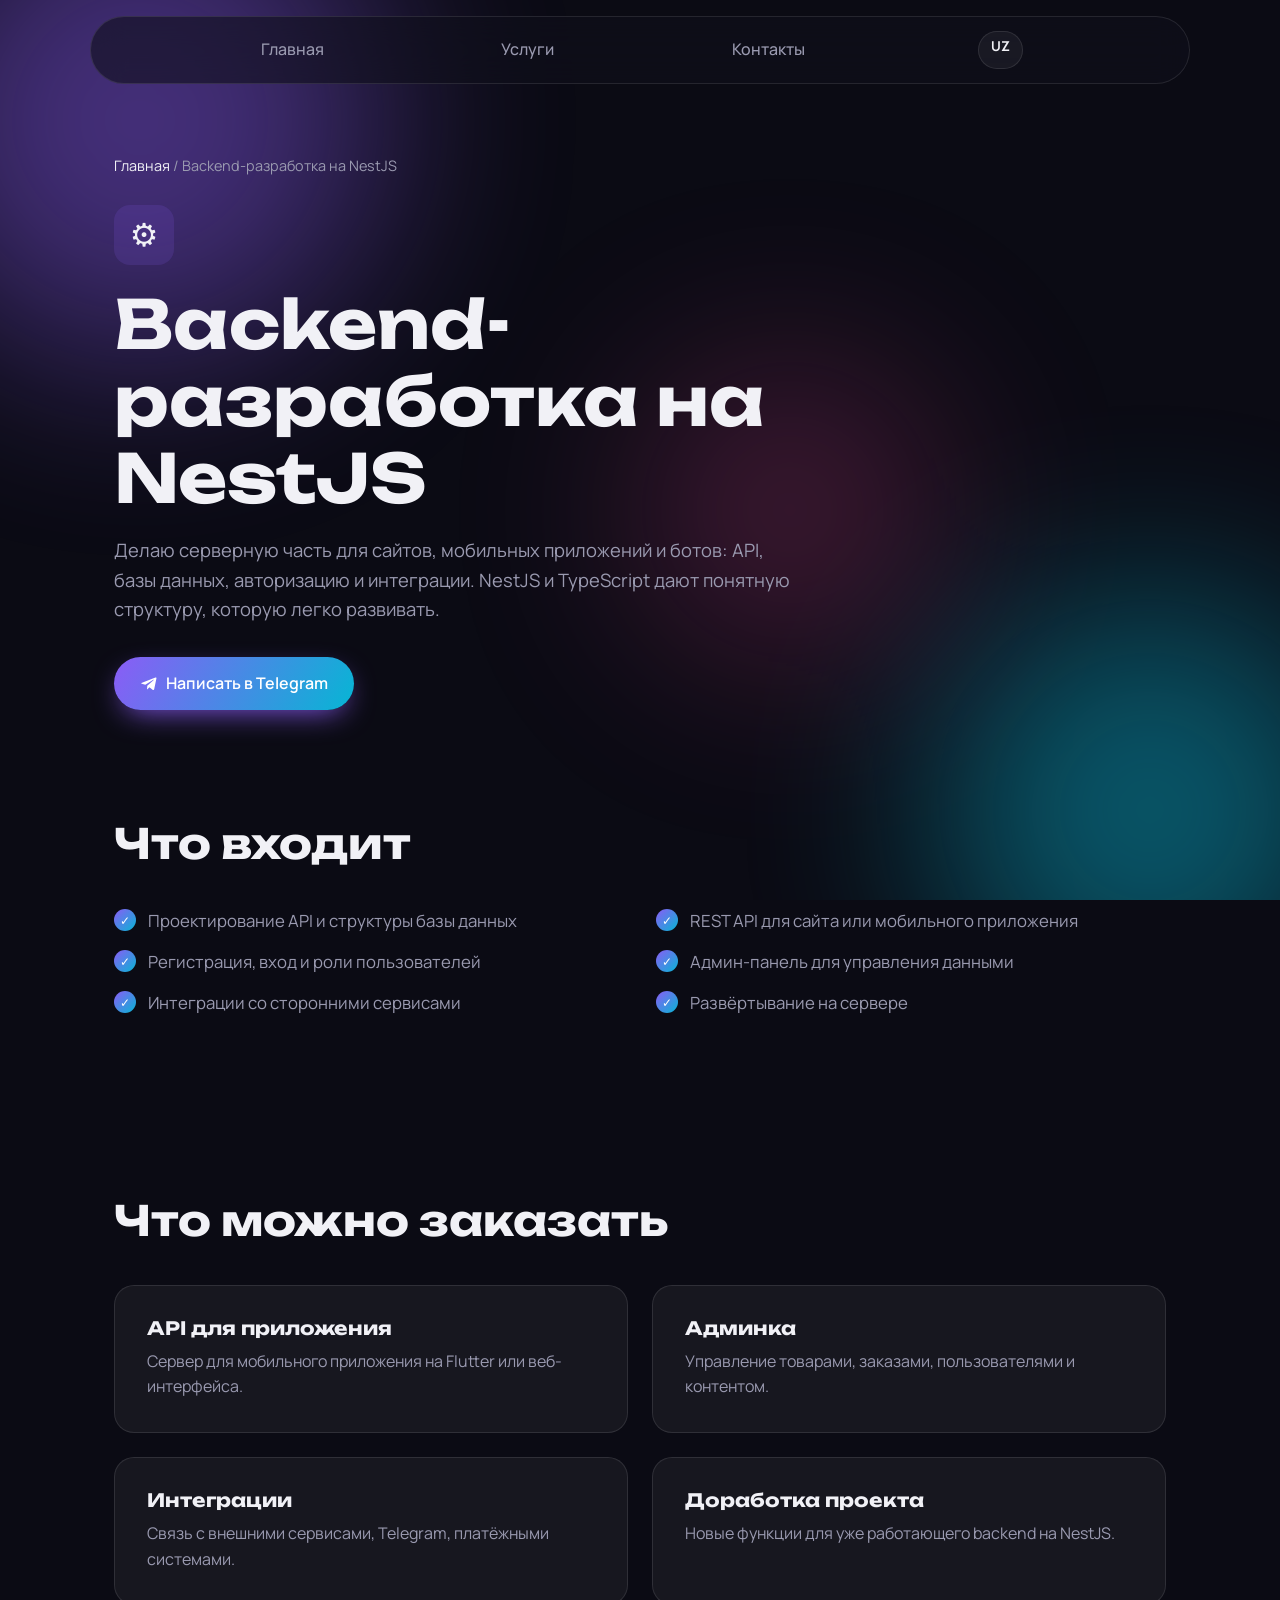
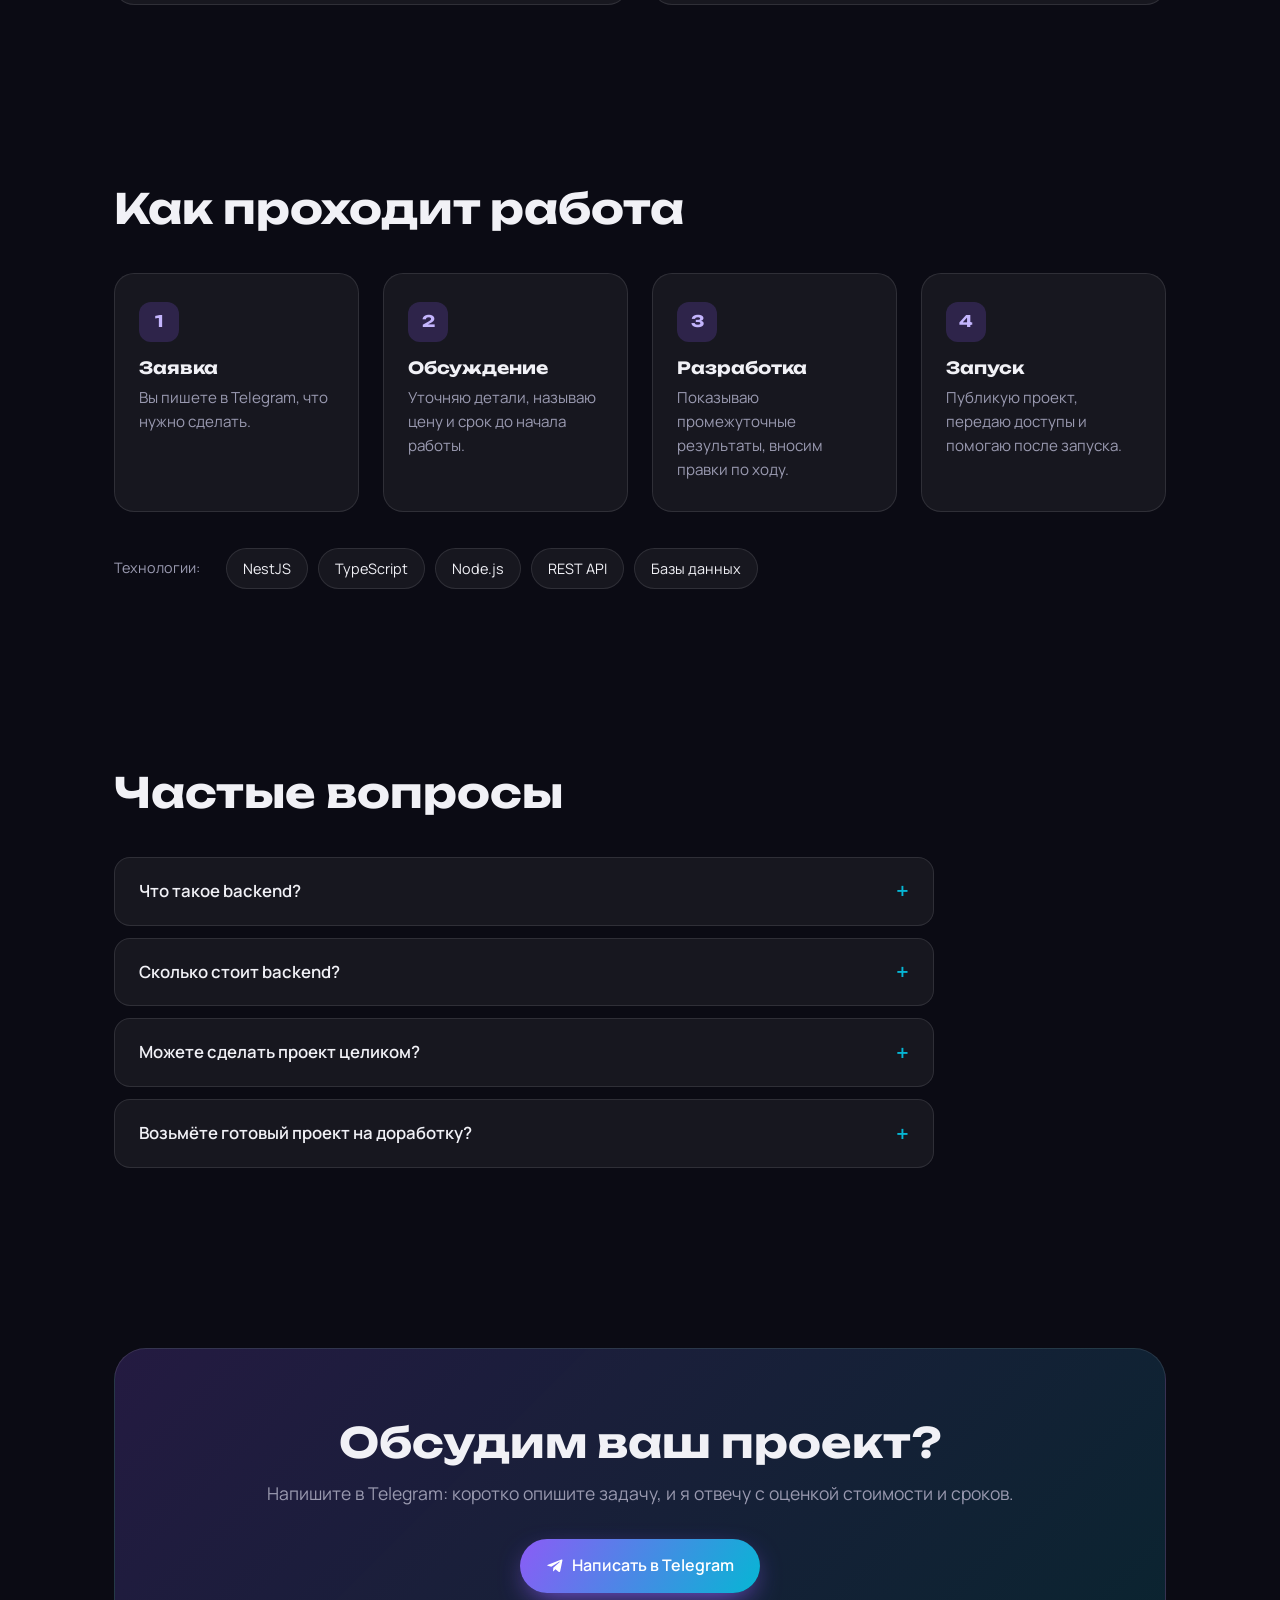
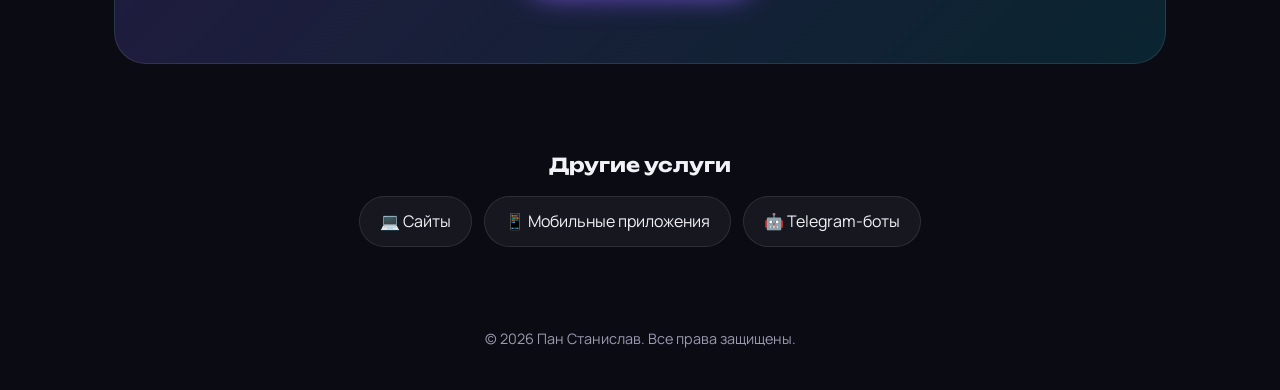
==== backend-nestjs/index.html @ 33d3475c "Страницы услуг, узбекская версия, название сайта «IT на заказ» Co-Authored-By: Claude Opus 5.5 <nore" ====
<!doctype html>
<html lang="ru">
<head>
  <meta charset="utf-8">
  <meta name="viewport" content="width=device-width, initial-scale=1">
  <title>Backend-разработка на NestJS — API, базы данных, админ-панели | IT на заказ</title>
  <meta name="description" content="Backend-разработка на NestJS в Ташкенте: REST API, базы данных, авторизация, админ-панели и интеграции для сайтов, мобильных приложений и Telegram-ботов.">
  <meta name="theme-color" content="#0b0b14">
  <link rel="canonical" href="https://dark0magic.github.io/backend-nestjs/">
  <link rel="alternate" hreflang="ru" href="https://dark0magic.github.io/backend-nestjs/">
  <link rel="alternate" hreflang="uz" href="https://dark0magic.github.io/uz/backend/">
  <link rel="alternate" hreflang="x-default" href="https://dark0magic.github.io/backend-nestjs/">
  <meta property="og:type" content="website">
  <meta property="og:url" content="https://dark0magic.github.io/backend-nestjs/">
  <meta property="og:title" content="Backend-разработка на NestJS — API, базы данных, админ-панели | IT на заказ">
  <meta property="og:description" content="Backend-разработка на NestJS в Ташкенте: REST API, базы данных, авторизация, админ-панели и интеграции для сайтов, мобильных приложений и Telegram-ботов.">
  <meta property="og:locale" content="ru_RU">
  <meta property="og:site_name" content="IT на заказ">
  <meta name="application-name" content="IT на заказ">
  <link rel="icon" href="/favicon.svg" type="image/svg+xml">
  <link rel="icon" href="/favicon-192.png" type="image/png" sizes="192x192">
  <link rel="apple-touch-icon" href="/apple-touch-icon.png">
  <script>document.documentElement.classList.add('js')</script>
  <link rel="preconnect" href="https://fonts.googleapis.com">
  <link rel="preconnect" href="https://fonts.gstatic.com" crossorigin>
  <link href="https://fonts.googleapis.com/css2?family=Manrope:wght@400;500;600;800&family=Unbounded:wght@500;700&display=swap" rel="stylesheet">
  <link rel="stylesheet" href="/style.css">
  <script type="application/ld+json">{"@context":"https://schema.org","@type":"Service","name":"Backend-разработка на NestJS","description":"Backend-разработка на NestJS в Ташкенте: REST API, базы данных, авторизация, админ-панели и интеграции для сайтов, мобильных приложений и Telegram-ботов.","url":"https://dark0magic.github.io/backend-nestjs/","areaServed":"Ташкент, Узбекистан","provider":{"@type":"Person","name":"Пан Станислав","url":"https://dark0magic.github.io/"}}</script>
  <script type="application/ld+json">{"@context":"https://schema.org","@type":"BreadcrumbList","itemListElement":[{"@type":"ListItem","position":1,"name":"Главная","item":"https://dark0magic.github.io/"},{"@type":"ListItem","position":2,"name":"Backend-разработка на NestJS","item":"https://dark0magic.github.io/backend-nestjs/"}]}</script>
</head>
<body>
  <div class="bg-blobs" aria-hidden="true">
    <span class="blob b1"></span><span class="blob b2"></span><span class="blob b3"></span>
  </div>

  <header class="nav">
    <nav class="nav-links">
      <a href="/">Главная</a>
      <a href="/#services">Услуги</a>
      <a href="#contact">Контакты</a>
      <a href="/uz/backend/" class="lang" hreflang="uz" title="Oʻzbekcha">UZ</a>
    </nav>
  </header>

  <main>
    <section class="page-hero reveal">
      <nav class="crumbs" aria-label="breadcrumbs"><a href="/">Главная</a> / <span>Backend-разработка на NestJS</span></nav>
      <div class="icon">⚙️</div>
      <h1>Backend-разработка на NestJS</h1>
      <p class="lead">Делаю серверную часть для сайтов, мобильных приложений и ботов: API, базы данных, авторизацию и интеграции. NestJS и TypeScript дают понятную структуру, которую легко развивать.</p>
      <div class="hero-actions">
        <a href="https://t.me/maestro_of_death" class="btn btn-primary btn-tg" target="_blank" rel="noopener"><svg viewBox="0 0 24 24" width="18" height="18" aria-hidden="true"><path fill="currentColor" d="M21.94 4.3 18.9 19.1c-.23 1.03-.83 1.28-1.69.8l-4.66-3.44-2.25 2.17c-.25.25-.46.46-.94.46l.33-4.74 8.63-7.8c.38-.33-.08-.52-.58-.19L7.07 13.08 2.48 11.65c-1-.31-1.02-1 .21-1.48L20.6 3.26c.83-.31 1.56.19 1.34 1.04z"/></svg>Написать в Telegram</a>
      </div>
    </section>

    <section class="section">
      <h2 class="reveal">Что входит</h2>
      <ul class="checks reveal">
        <li>Проектирование API и структуры базы данных</li>
        <li>REST API для сайта или мобильного приложения</li>
        <li>Регистрация, вход и роли пользователей</li>
        <li>Админ-панель для управления данными</li>
        <li>Интеграции со сторонними сервисами</li>
        <li>Развёртывание на сервере</li>
      </ul>
    </section>

    <section class="section">
      <h2 class="reveal">Что можно заказать</h2>
      <div class="grid grid-2">
        <article class="card reveal"><h3>API для приложения</h3><p>Сервер для мобильного приложения на Flutter или веб-интерфейса.</p></article>
        <article class="card reveal"><h3>Админка</h3><p>Управление товарами, заказами, пользователями и контентом.</p></article>
        <article class="card reveal"><h3>Интеграции</h3><p>Связь с внешними сервисами, Telegram, платёжными системами.</p></article>
        <article class="card reveal"><h3>Доработка проекта</h3><p>Новые функции для уже работающего backend на NestJS.</p></article>
      </div>
    </section>

    <section class="section">
      <h2 class="reveal">Как проходит работа</h2>
      <ol class="steps">
        <li class="reveal"><h3>Заявка</h3><p>Вы пишете в Telegram, что нужно сделать.</p></li>
        <li class="reveal"><h3>Обсуждение</h3><p>Уточняю детали, называю цену и срок до начала работы.</p></li>
        <li class="reveal"><h3>Разработка</h3><p>Показываю промежуточные результаты, вносим правки по ходу.</p></li>
        <li class="reveal"><h3>Запуск</h3><p>Публикую проект, передаю доступы и помогаю после запуска.</p></li>
      </ol>
      <div class="tags reveal"><span class="tags-label">Технологии:</span><span>NestJS</span><span>TypeScript</span><span>Node.js</span><span>REST API</span><span>Базы данных</span></div>
    </section>

    <section class="section">
      <h2 class="reveal">Частые вопросы</h2>
      <div class="faq">
        <details class="reveal"><summary>Что такое backend?</summary><p>Это серверная часть: она хранит данные, проверяет пользователей и отдаёт информацию сайту, приложению или боту.</p></details>
        <details class="reveal"><summary>Сколько стоит backend?</summary><p>Зависит от количества функций и интеграций. Опишите задачу, и я назову стоимость и срок до начала работы.</p></details>
        <details class="reveal"><summary>Можете сделать проект целиком?</summary><p>Да: интерфейс сайта или приложение на Flutter плюс backend на NestJS, всё в одних руках.</p></details>
        <details class="reveal"><summary>Возьмёте готовый проект на доработку?</summary><p>Да, если он на NestJS или Node.js: сначала посмотрю код и скажу, что и за какой срок можно сделать.</p></details>
      </div>
    </section>

    <section class="section" id="contact">
      <div class="contact reveal">
        <h2>Обсудим ваш проект?</h2>
        <p>Напишите в Telegram: коротко опишите задачу, и я отвечу с оценкой стоимости и сроков.</p>
        <div class="contact-links">
          <a href="https://t.me/maestro_of_death" class="btn btn-primary btn-tg" target="_blank" rel="noopener"><svg viewBox="0 0 24 24" width="18" height="18" aria-hidden="true"><path fill="currentColor" d="M21.94 4.3 18.9 19.1c-.23 1.03-.83 1.28-1.69.8l-4.66-3.44-2.25 2.17c-.25.25-.46.46-.94.46l.33-4.74 8.63-7.8c.38-.33-.08-.52-.58-.19L7.07 13.08 2.48 11.65c-1-.31-1.02-1 .21-1.48L20.6 3.26c.83-.31 1.56.19 1.34 1.04z"/></svg>Написать в Telegram</a>
        </div>
      </div>
    </section>

    <nav class="other-services reveal" aria-label="Другие услуги">
      <h2>Другие услуги</h2>
      <div><a href="/sayt-na-zakaz/">💻 Сайты</a><a href="/mobilnoe-prilozhenie/">📱 Мобильные приложения</a><a href="/telegram-bot/">🤖 Telegram-боты</a></div>
    </nav>
  </main>

  <footer class="footer">© <span id="year"></span> Пан Станислав. Все права защищены.</footer>

  <script src="/script.js"></script>
</body>
</html>
---- style.css ----
:root {
  --bg: #0b0b14;
  --surface: rgba(255, 255, 255, 0.05);
  --border: rgba(255, 255, 255, 0.1);
  --text: #f1f1f6;
  --muted: #9a9ab0;
  --accent: #8b5cf6;
  --accent-2: #06b6d4;
  --accent-3: #ec4899;
  --radius: 20px;
}

* { margin: 0; padding: 0; box-sizing: border-box; }
html { scroll-behavior: smooth; }

body {
  font-family: "Manrope", system-ui, sans-serif;
  background: var(--bg);
  color: var(--text);
  line-height: 1.6;
  overflow-x: hidden;
}

a { color: inherit; text-decoration: none; }
h1, h2, h3, .logo { font-family: "Unbounded", sans-serif; line-height: 1.15; }

/* Background blobs */
.bg-blobs { position: fixed; inset: 0; z-index: -1; overflow: hidden; }
.blob {
  position: absolute; border-radius: 50%; filter: blur(100px); opacity: .45;
  animation: float 18s ease-in-out infinite alternate;
}
.b1 { width: 480px; height: 480px; background: var(--accent); top: -120px; left: -100px; }
.b2 { width: 420px; height: 420px; background: var(--accent-2); bottom: -120px; right: -80px; animation-delay: -6s; }
.b3 { width: 300px; height: 300px; background: var(--accent-3); top: 40%; left: 50%; opacity: .25; animation-delay: -12s; }
@keyframes float {
  to { transform: translate(60px, 40px) scale(1.15); }
}

/* Nav */
.nav {
  position: sticky; top: 16px; z-index: 10;
  max-width: 1100px; margin: 16px auto 0; padding: 14px 24px;
  display: flex; align-items: center; justify-content: space-between;
  background: rgba(15, 15, 28, 0.6); -webkit-backdrop-filter: blur(16px); backdrop-filter: blur(16px);
  border: 1px solid var(--border); border-radius: 100px;
  width: calc(100% - 32px);
}
.logo { font-size: 1.3rem; font-weight: 700; }
.logo span { color: var(--accent-2); }
.nav-links { display: flex; gap: 28px; }
.nav-links a { color: var(--muted); font-weight: 500; transition: color .2s; }
.nav-links a:hover { color: var(--text); }

main { max-width: 1100px; margin: 0 auto; padding: 0 24px; }

/* Hero */
.hero {
  min-height: 88vh; display: grid; grid-template-columns: 1.3fr 1fr;
  gap: 48px; align-items: center; padding: 60px 0;
}
.badge {
  display: inline-flex; align-items: center; gap: 8px;
  padding: 6px 14px; border-radius: 100px; font-size: .85rem;
  background: var(--surface); border: 1px solid var(--border); color: var(--muted);
  margin-bottom: 24px;
}
.dot { width: 8px; height: 8px; border-radius: 50%; background: #22c55e; box-shadow: 0 0 0 0 #22c55e; animation: pulse 2s infinite; }
@keyframes pulse { 70% { box-shadow: 0 0 0 10px transparent; } 100% { box-shadow: 0 0 0 0 transparent; } }
h1 { font-size: clamp(2.4rem, 6vw, 4.2rem); margin-bottom: 20px; }
.grad {
  background: linear-gradient(120deg, var(--accent), var(--accent-2), var(--accent-3));
  background-size: 200% auto;
  -webkit-background-clip: text; background-clip: text; color: transparent;
  animation: shine 6s linear infinite;
}
@keyframes shine { to { background-position: 200% center; } }
.lead { font-size: 1.15rem; color: var(--muted); max-width: 520px; margin-bottom: 32px; }
.hero-actions { display: flex; gap: 14px; flex-wrap: wrap; }

.btn {
  display: inline-flex; align-items: center; gap: 8px;
  padding: 14px 26px; border-radius: 100px; font-weight: 600;
  transition: transform .2s, box-shadow .2s, background .2s;
}
.btn:hover { transform: translateY(-2px); }
.btn-primary { background: linear-gradient(120deg, var(--accent), var(--accent-2)); color: #fff; box-shadow: 0 10px 30px -10px var(--accent); }
.btn-primary:hover { box-shadow: 0 16px 40px -10px var(--accent); }
.btn-ghost { background: var(--surface); border: 1px solid var(--border); }
.btn-ghost:hover { background: rgba(255,255,255,.1); }

.hero-card {
  background: var(--surface); border: 1px solid var(--border); border-radius: 28px;
  padding: 40px 32px; text-align: center; -webkit-backdrop-filter: blur(20px); backdrop-filter: blur(20px);
  box-shadow: 0 30px 60px -30px rgba(0,0,0,.6);
  transition: transform .2s ease-out;
}
.avatar {
  width: 120px; height: 120px; margin: 0 auto 20px; border-radius: 50%;
  display: grid; place-items: center; font-family: "Unbounded"; font-size: 2rem; font-weight: 700;
  background: linear-gradient(135deg, var(--accent), var(--accent-2));
  box-shadow: 0 0 0 6px rgba(255,255,255,.06), 0 0 60px -10px var(--accent);
}
.hero-card h3 { font-size: 1.3rem; }
.hero-card > p { color: var(--muted); margin-bottom: 28px; }
.stats { display: grid; grid-template-columns: repeat(3, 1fr); gap: 12px; border-top: 1px solid var(--border); padding-top: 24px; }
.stats b { display: block; font-family: "Unbounded"; font-size: 1.15rem; }
.stats span { font-size: .8rem; color: var(--muted); }

/* Sections */
.section { padding: 90px 0; }
.section h2 { font-size: clamp(1.8rem, 4vw, 2.6rem); margin-bottom: 40px; }
.about p { font-size: 1.2rem; color: var(--muted); max-width: 760px; margin-bottom: 28px; }
.tags { display: flex; flex-wrap: wrap; gap: 10px; }
.tags span { padding: 8px 16px; border-radius: 100px; background: var(--surface); border: 1px solid var(--border); font-size: .9rem; }

.grid { display: grid; grid-template-columns: repeat(3, 1fr); gap: 24px; }
.card {
  background: var(--surface); border: 1px solid var(--border); border-radius: var(--radius);
  padding: 32px; transition: transform .3s, border-color .3s;
}
.card:hover { transform: translateY(-6px); border-color: var(--accent); }
.icon { font-size: 2rem; width: 60px; height: 60px; display: grid; place-items: center; border-radius: 16px; background: rgba(139,92,246,.15); margin-bottom: 20px; }
.card h3 { font-size: 1.15rem; margin-bottom: 10px; }
.card p { color: var(--muted); }

.work { border-radius: var(--radius); overflow: hidden; background: var(--surface); border: 1px solid var(--border); transition: transform .3s; }
.work:hover { transform: translateY(-6px); }
.work-img { aspect-ratio: 4/3; transition: transform .5s; }
.work:hover .work-img { transform: scale(1.06); }
.w1 { background: linear-gradient(135deg, #8b5cf6, #ec4899); }
.w2 { background: linear-gradient(135deg, #06b6d4, #3b82f6); }
.w3 { background: linear-gradient(135deg, #f59e0b, #ef4444); }
.work-info { padding: 20px 24px; position: relative; background: var(--bg); }
.work-info h3 { font-size: 1rem; margin-bottom: 4px; }
.work-info p { color: var(--muted); font-size: .9rem; }

.contact {
  text-align: center; padding: 70px 32px; border-radius: 32px;
  background: linear-gradient(135deg, rgba(139,92,246,.2), rgba(6,182,212,.15));
  border: 1px solid var(--border);
}
.contact h2 { margin-bottom: 12px; }
.contact > p { color: var(--muted); margin-bottom: 32px; font-size: 1.1rem; }
.contact-links { display: flex; gap: 14px; justify-content: center; flex-wrap: wrap; }

.footer { text-align: center; padding: 40px 16px; color: var(--muted); font-size: .9rem; }

/* Reveal animation */
.js .reveal { opacity: 0; transform: translateY(30px); transition: opacity .8s ease, transform .8s ease; }
.js .reveal.visible { opacity: 1; transform: none; }

/* Mobile */
@media (max-width: 860px) {
  .hero { grid-template-columns: 1fr; min-height: auto; padding-top: 40px; }
  .grid { grid-template-columns: 1fr; }
  .section { padding: 60px 0; }
  main { padding: 0 16px; }
}

@media (prefers-reduced-motion: reduce) {
  *, *::before, *::after { animation: none !important; transition: none !important; }
  .js .reveal { opacity: 1; transform: none; }
}

/* Быстрый отклик наклона карточки после появления */
.js .hero-card.reveal.visible { transition: opacity .8s ease, transform .2s ease-out; }

/* Иллюстрации в карточках направлений */
.work-img { position: relative; display: grid; place-items: center; overflow: hidden; }
.work-img::before {
  content: ""; position: absolute; inset: 0;
  background-image: radial-gradient(rgba(255,255,255,.18) 1px, transparent 1px);
  background-size: 18px 18px;
}
.work-img svg { position: relative; width: 92%; height: auto; filter: drop-shadow(0 18px 30px rgba(0,0,0,.25)); }
.work-img .float { animation: bob 5s ease-in-out infinite; }
.work-img .float-2 { animation: bob 4s ease-in-out infinite reverse; }
.work-img .led { animation: blink 1.6s ease-in-out infinite; }
.work-img .flow { animation: dash 1.2s linear infinite; }
@keyframes bob { 50% { transform: translateY(-6px); } }
@keyframes blink { 50% { opacity: .25; } }
@keyframes dash { to { stroke-dashoffset: -32; } }

/* Меню на всю ширину шапки (без логотипа) */
.nav-links { flex: 1; justify-content: space-evenly; }
.nav-links a { padding: 6px 4px; position: relative; }
.nav-links a::after {
  content: ""; position: absolute; left: 0; right: 0; bottom: 0; height: 2px; border-radius: 2px;
  background: linear-gradient(90deg, var(--accent), var(--accent-2));
  transform: scaleX(0); transition: transform .25s;
}
.nav-links a:hover::after { transform: scaleX(1); }
@media (max-width: 860px) {
  .nav-links a::after { display: none; }
}

.btn-tg:hover { background: #229ed9; border-color: #229ed9; }

/* ===== Адаптация под планшеты и телефоны ===== */

/* На сенсорных экранах hover «залипает» после тапа — отключаем подъём карточек */
@media (hover: none) {
  .card:hover, .work:hover, .btn:hover { transform: none; }
  .work:hover .work-img { transform: none; }
  .card:hover { border-color: var(--border); }
}

/* Планшеты: карточки в две колонки вместо одной огромной */
@media (max-width: 860px) and (min-width: 561px) {
  .grid { grid-template-columns: repeat(2, 1fr); }
}

@media (max-width: 860px) {
  /* Разделы меню в одну строку, без бургера */
  .nav { padding: 6px 8px; }
  .nav-links { gap: 2px; justify-content: space-between; }
  .nav-links a { padding: 10px 12px; border-radius: 100px; white-space: nowrap; }
  .nav-links a:active { background: rgba(255,255,255,.06); }

  .hero { gap: 32px; padding-bottom: 20px; }
  .hero-card { max-width: 440px; width: 100%; margin: 0 auto; }
  .section h2 { margin-bottom: 28px; }
}

/* Телефоны */
@media (max-width: 560px) {
  .grid { grid-template-columns: 1fr; gap: 16px; }

  .nav-links a { padding: 10px 8px; font-size: .88rem; }

  /* Фоновые пятна поменьше — меньше нагрузка на GPU и не «заливают» экран */
  .b1 { width: 300px; height: 300px; }
  .b2 { width: 280px; height: 280px; }
  .b3 { width: 200px; height: 200px; }
  .blob { filter: blur(70px); }

  .hero { padding-top: 28px; }
  .badge { font-size: .8rem; margin-bottom: 18px; }
  h1 { font-size: clamp(1.9rem, 9vw, 2.4rem); margin-bottom: 16px; }
  .lead { font-size: 1rem; margin-bottom: 26px; }
  .hero-actions { flex-direction: column; }
  .hero-actions .btn { justify-content: center; width: 100%; }

  .hero-card { padding: 32px 20px; border-radius: 24px; }
  .avatar { width: 96px; height: 96px; font-size: 1.6rem; }
  .stats { gap: 8px; }
  .stats b { font-size: .95rem; }
  .stats span { font-size: .75rem; }

  .section { padding: 48px 0; }
  .about p { font-size: 1.05rem; }
  .tags span { padding: 6px 12px; font-size: .85rem; }

  .card { padding: 24px; }
  .icon { width: 52px; height: 52px; font-size: 1.7rem; margin-bottom: 16px; }

  .contact { padding: 44px 20px; border-radius: 24px; }
  .contact > p { font-size: 1rem; }
  .contact-links .btn { width: 100%; justify-content: center; }
}

/* Очень узкие экраны (iPhone SE и т.п.) */
@media (max-width: 360px) {
  main { padding: 0 12px; }
  .nav { width: calc(100% - 24px); padding: 4px; }
  .nav-links a { padding: 10px 5px; font-size: .8rem; }
  .stats b { font-size: .85rem; }
}

/* ===== Страницы услуг и переключатель языка ===== */
.nav-links .lang {
  flex: none; padding: 4px 12px; border-radius: 100px; font-size: .85rem; font-weight: 700;
  color: var(--text); border: 1px solid var(--border); background: var(--surface);
}
.nav-links .lang::after { display: none; }
.nav-links .lang:hover { border-color: var(--accent); }

/* Карточки услуг-ссылки на главной */
.grid.services { grid-template-columns: repeat(4, 1fr); }
a.card { display: flex; flex-direction: column; }
a.card p { flex: 1; }
.card .more { margin-top: 18px; font-weight: 600; color: var(--accent-2); }
@media (max-width: 1060px) and (min-width: 561px) { .grid.services { grid-template-columns: repeat(2, 1fr); } }

.page-hero { padding: 70px 0 20px; max-width: 820px; }
.page-hero .lead { max-width: 680px; }
.crumbs { font-size: .9rem; color: var(--muted); margin-bottom: 28px; }
.crumbs a { color: var(--text); }
.crumbs a:hover { color: var(--accent-2); }

.checks { list-style: none; display: grid; grid-template-columns: repeat(2, 1fr); gap: 14px 32px; }
.checks li { position: relative; padding-left: 34px; color: var(--muted); font-size: 1.05rem; }
.checks li::before {
  content: "✓"; position: absolute; left: 0; top: .1em; width: 22px; height: 22px; border-radius: 50%;
  display: grid; place-items: center; font-size: .75rem; font-weight: 800; color: #fff;
  background: linear-gradient(135deg, var(--accent), var(--accent-2));
}
.grid-2 { grid-template-columns: repeat(2, 1fr); }

.steps { list-style: none; counter-reset: step; display: grid; grid-template-columns: repeat(4, 1fr); gap: 24px; margin-bottom: 36px; }
.steps li { counter-increment: step; padding: 28px 24px; border-radius: var(--radius); background: var(--surface); border: 1px solid var(--border); }
.steps li::before {
  content: counter(step); display: grid; place-items: center; width: 40px; height: 40px; margin-bottom: 16px;
  border-radius: 12px; font-family: "Unbounded"; font-weight: 700; background: rgba(139,92,246,.2); color: #c4b5fd;
}
.steps h3 { font-size: 1.05rem; margin-bottom: 8px; }
.steps p { color: var(--muted); font-size: .95rem; }
.tags-label { background: none !important; border: none !important; padding-left: 0 !important; color: var(--muted); }

.faq { display: grid; gap: 12px; max-width: 820px; }
.faq details { border-radius: 16px; background: var(--surface); border: 1px solid var(--border); padding: 0 24px; }
.faq summary { cursor: pointer; list-style: none; padding: 20px 32px 20px 0; font-weight: 600; font-size: 1.05rem; position: relative; }
.faq summary::-webkit-details-marker { display: none; }
.faq summary::after { content: "+"; position: absolute; right: 0; top: 50%; transform: translateY(-50%); font-size: 1.4rem; color: var(--accent-2); transition: transform .2s; }
.faq details[open] summary::after { transform: translateY(-50%) rotate(45deg); }
.faq details p { color: var(--muted); padding-bottom: 20px; }

.other-services { padding: 0 0 40px; text-align: center; }
.other-services h2 { font-size: 1.2rem; margin-bottom: 20px; }
.other-services div { display: flex; flex-wrap: wrap; gap: 12px; justify-content: center; }
.other-services a { padding: 12px 20px; border-radius: 100px; background: var(--surface); border: 1px solid var(--border); transition: border-color .2s; }
.other-services a:hover { border-color: var(--accent); }

@media (max-width: 860px) {
  .steps { grid-template-columns: repeat(2, 1fr); }
  .page-hero { padding-top: 44px; }
}
@media (max-width: 560px) {
  .grid.services, .grid-2, .checks, .steps { grid-template-columns: 1fr; }
  .nav-links .lang { padding: 6px 9px; font-size: .78rem; }
  .page-hero .hero-actions .btn { width: 100%; justify-content: center; }
  .faq details { padding: 0 18px; }
}
@media (max-width: 400px) {
  .nav-links a { padding: 10px 4px; font-size: .78rem; }
  .nav-links .lang { padding: 5px 7px; }
}
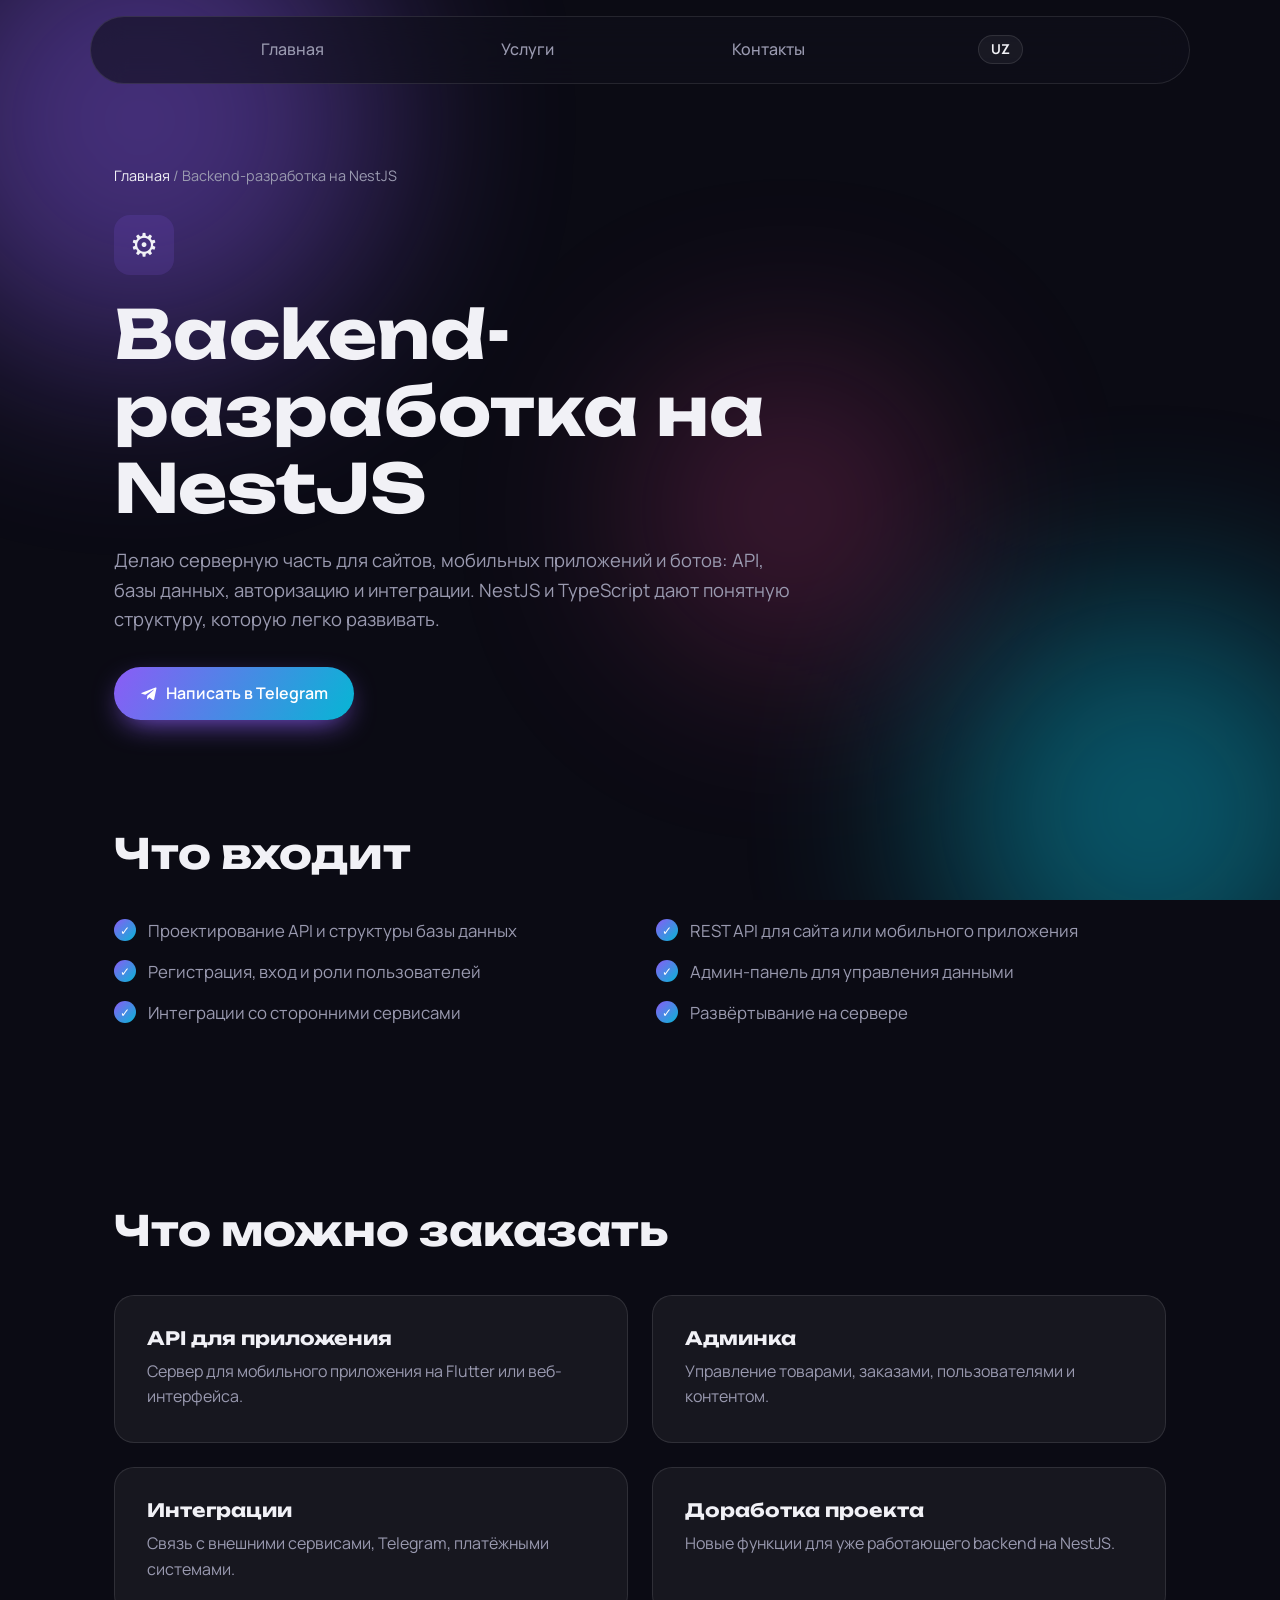
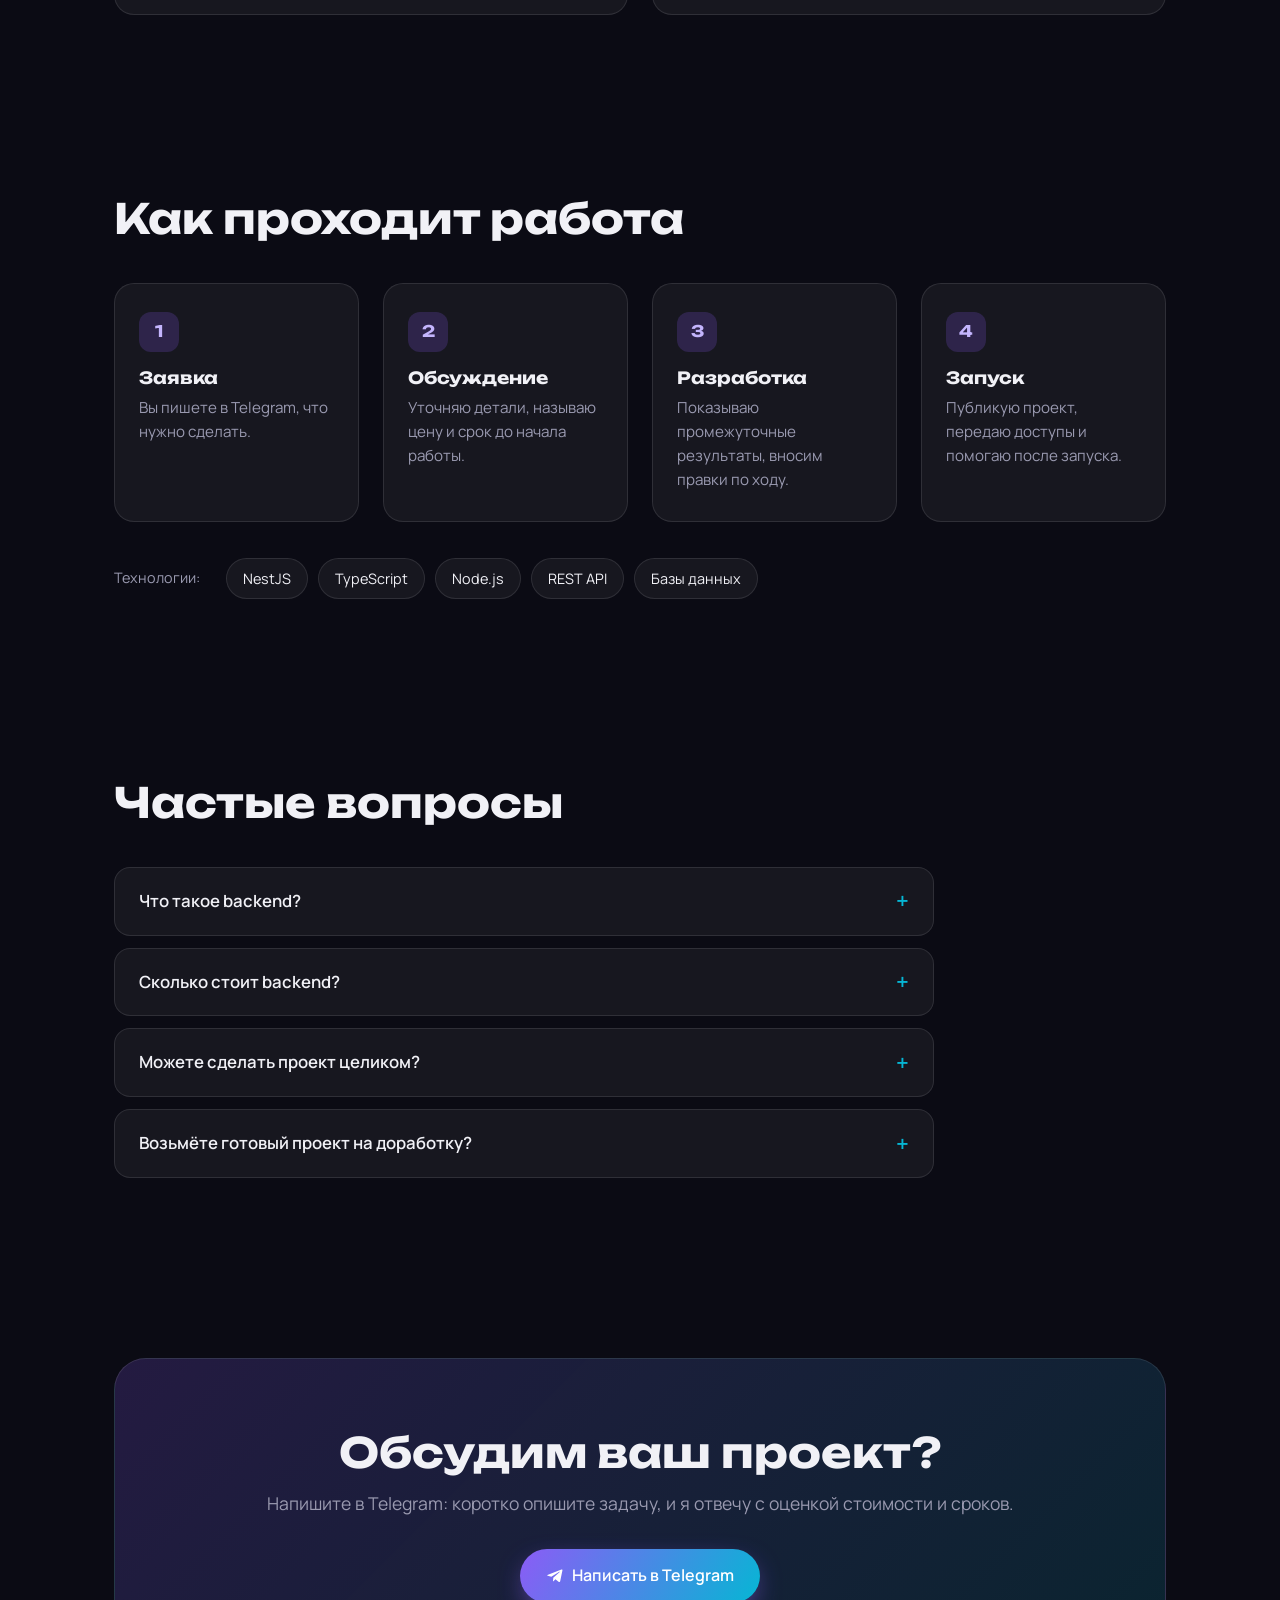
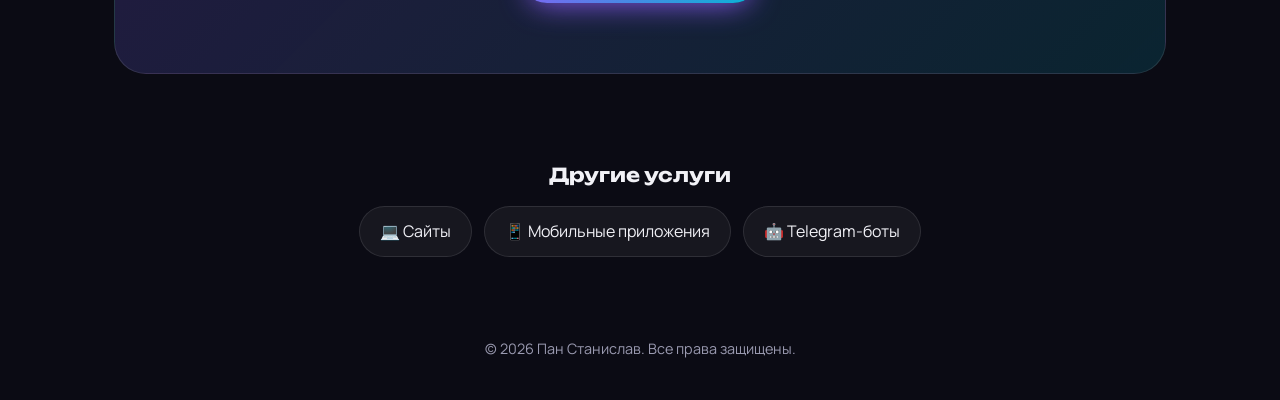
==== commit 8071acb3: "Новый Telegram: @iTProg_Stanislav Co-Authored-By: Claude Opus 5.5 <noreply@anthropic.com>" ====
--- a/backend-nestjs/index.html
+++ b/backend-nestjs/index.html
@@ -49,7 +49,7 @@
       <h1>Backend-разработка на NestJS</h1>
       <p class="lead">Делаю серверную часть для сайтов, мобильных приложений и ботов: API, базы данных, авторизацию и интеграции. NestJS и TypeScript дают понятную структуру, которую легко развивать.</p>
       <div class="hero-actions">
-        <a href="https://t.me/maestro_of_death" class="btn btn-primary btn-tg" target="_blank" rel="noopener"><svg viewBox="0 0 24 24" width="18" height="18" aria-hidden="true"><path fill="currentColor" d="M21.94 4.3 18.9 19.1c-.23 1.03-.83 1.28-1.69.8l-4.66-3.44-2.25 2.17c-.25.25-.46.46-.94.46l.33-4.74 8.63-7.8c.38-.33-.08-.52-.58-.19L7.07 13.08 2.48 11.65c-1-.31-1.02-1 .21-1.48L20.6 3.26c.83-.31 1.56.19 1.34 1.04z"/></svg>Написать в Telegram</a>
+        <a href="https://t.me/iTProg_Stanislav" class="btn btn-primary btn-tg" target="_blank" rel="noopener"><svg viewBox="0 0 24 24" width="18" height="18" aria-hidden="true"><path fill="currentColor" d="M21.94 4.3 18.9 19.1c-.23 1.03-.83 1.28-1.69.8l-4.66-3.44-2.25 2.17c-.25.25-.46.46-.94.46l.33-4.74 8.63-7.8c.38-.33-.08-.52-.58-.19L7.07 13.08 2.48 11.65c-1-.31-1.02-1 .21-1.48L20.6 3.26c.83-.31 1.56.19 1.34 1.04z"/></svg>Написать в Telegram</a>
       </div>
     </section>
 
@@ -101,7 +101,7 @@
         <h2>Обсудим ваш проект?</h2>
         <p>Напишите в Telegram: коротко опишите задачу, и я отвечу с оценкой стоимости и сроков.</p>
         <div class="contact-links">
-          <a href="https://t.me/maestro_of_death" class="btn btn-primary btn-tg" target="_blank" rel="noopener"><svg viewBox="0 0 24 24" width="18" height="18" aria-hidden="true"><path fill="currentColor" d="M21.94 4.3 18.9 19.1c-.23 1.03-.83 1.28-1.69.8l-4.66-3.44-2.25 2.17c-.25.25-.46.46-.94.46l.33-4.74 8.63-7.8c.38-.33-.08-.52-.58-.19L7.07 13.08 2.48 11.65c-1-.31-1.02-1 .21-1.48L20.6 3.26c.83-.31 1.56.19 1.34 1.04z"/></svg>Написать в Telegram</a>
+          <a href="https://t.me/iTProg_Stanislav" class="btn btn-primary btn-tg" target="_blank" rel="noopener"><svg viewBox="0 0 24 24" width="18" height="18" aria-hidden="true"><path fill="currentColor" d="M21.94 4.3 18.9 19.1c-.23 1.03-.83 1.28-1.69.8l-4.66-3.44-2.25 2.17c-.25.25-.46.46-.94.46l.33-4.74 8.63-7.8c.38-.33-.08-.52-.58-.19L7.07 13.08 2.48 11.65c-1-.31-1.02-1 .21-1.48L20.6 3.26c.83-.31 1.56.19 1.34 1.04z"/></svg>Написать в Telegram</a>
         </div>
       </div>
     </section>
--- a/style.css
+++ b/style.css
@@ -336,3 +336,38 @@
   .nav-links a { padding: 10px 4px; font-size: .78rem; }
   .nav-links .lang { padding: 5px 7px; }
 }
+
+/* ===== Доводка под планшеты и телефоны ===== */
+
+/* Планшеты: больше воздуха по краям, направления в три колонки без «висящей» карточки */
+@media (min-width: 561px) and (max-width: 1024px) {
+  main { padding: 0 32px; }
+  .nav { width: calc(100% - 48px); }
+  .grid.works { grid-template-columns: repeat(3, 1fr); gap: 16px; }
+  .work-info { padding: 16px; }
+  .work-info h3 { font-size: .9rem; }
+}
+
+/* iPad вертикально: текст и карточка рядом, а не друг под другом */
+@media (min-width: 700px) and (max-width: 860px) {
+  .hero { grid-template-columns: 1.25fr 1fr; gap: 28px; padding-bottom: 40px; }
+  .hero-card { padding: 32px 18px; }
+  .avatar { width: 100px; height: 100px; font-size: 1.7rem; }
+  .stats b { font-size: 1rem; }
+}
+
+/* Телефон, повёрнутый горизонтально: первый экран не растягиваем на всю высоту */
+@media (max-height: 500px) and (orientation: landscape) {
+  .hero { min-height: auto; padding: 32px 0; }
+  .nav { top: 8px; }
+}
+
+/* Удобные для пальца ссылки и отклик на нажатие */
+.crumbs a { display: inline-block; padding: 10px 0; }
+.crumbs { margin-bottom: 18px; }
+@media (hover: none) {
+  a.card:active, .other-services a:active { border-color: var(--accent); background: rgba(255,255,255,.08); }
+  .faq summary:active { opacity: .8; }
+}
+.faq summary { -webkit-tap-highlight-color: transparent; }
+.nav-links .lang { align-self: center; line-height: 1.4; }
